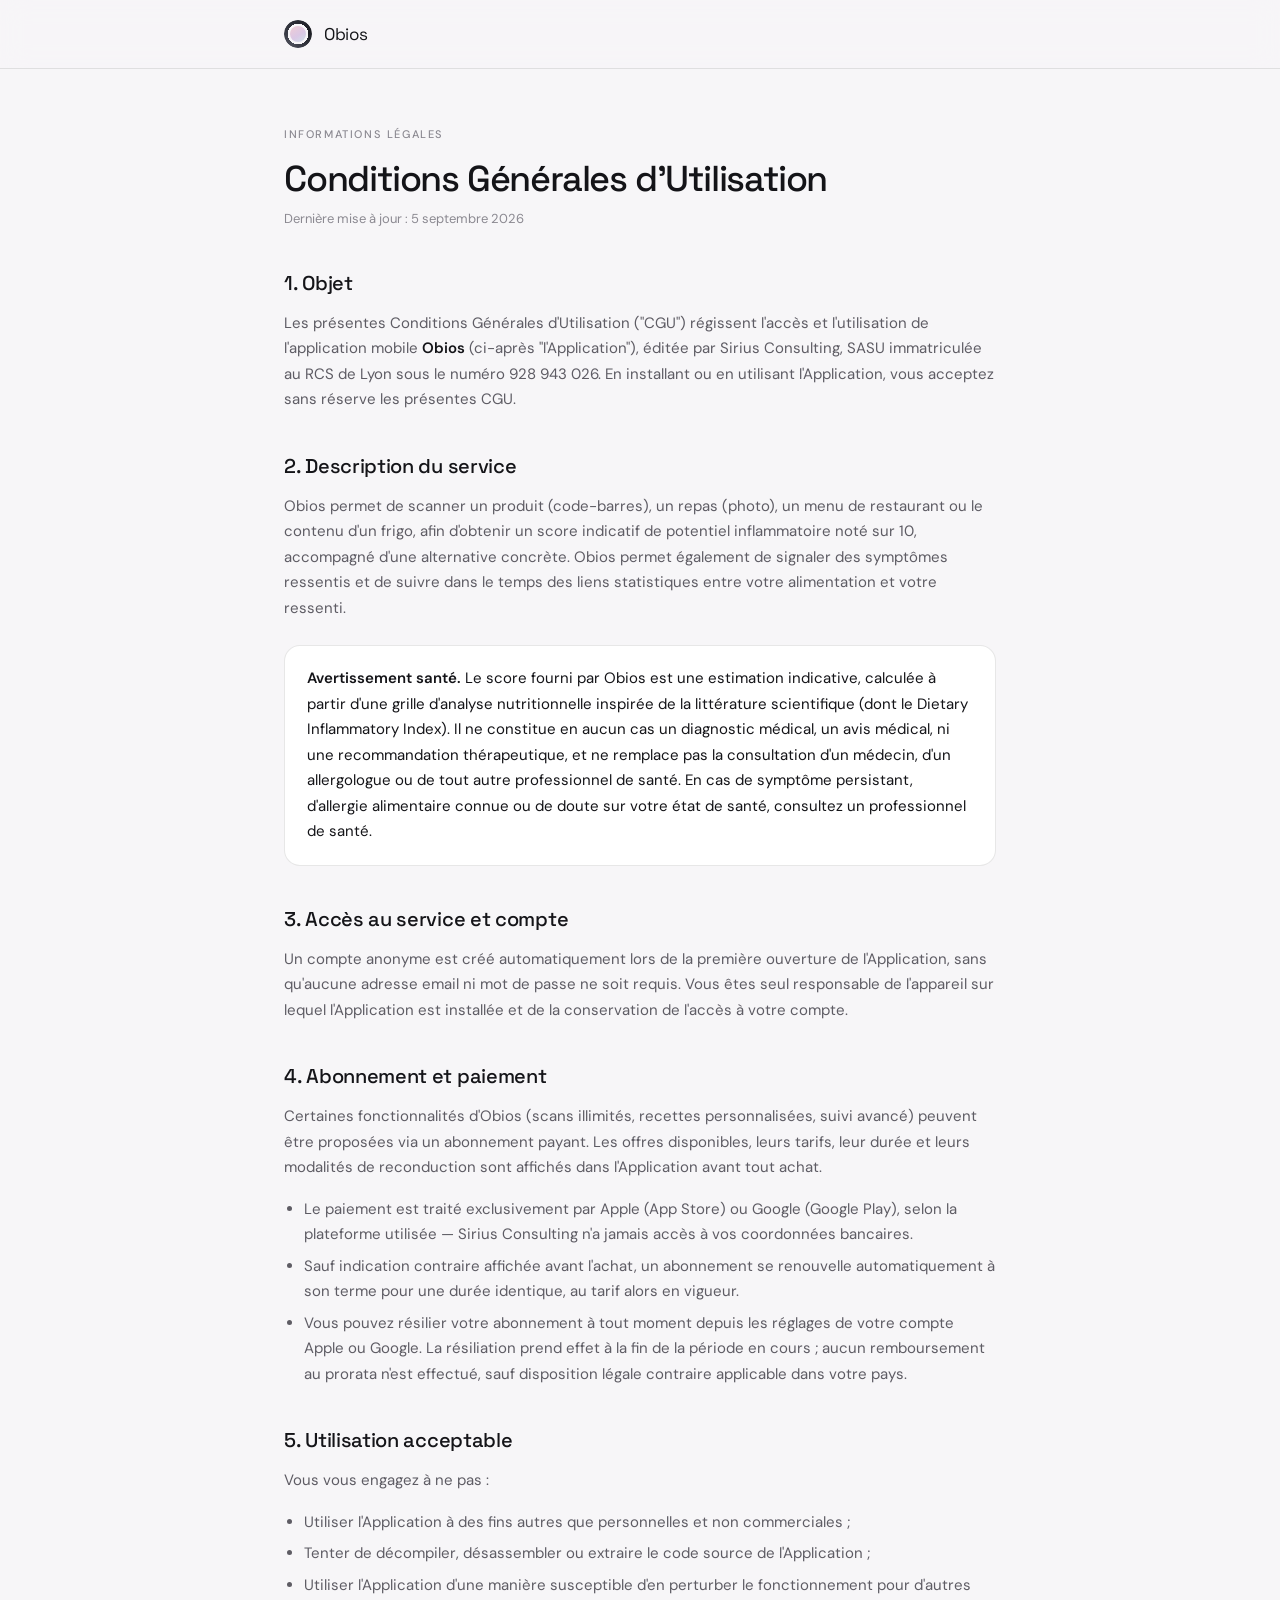
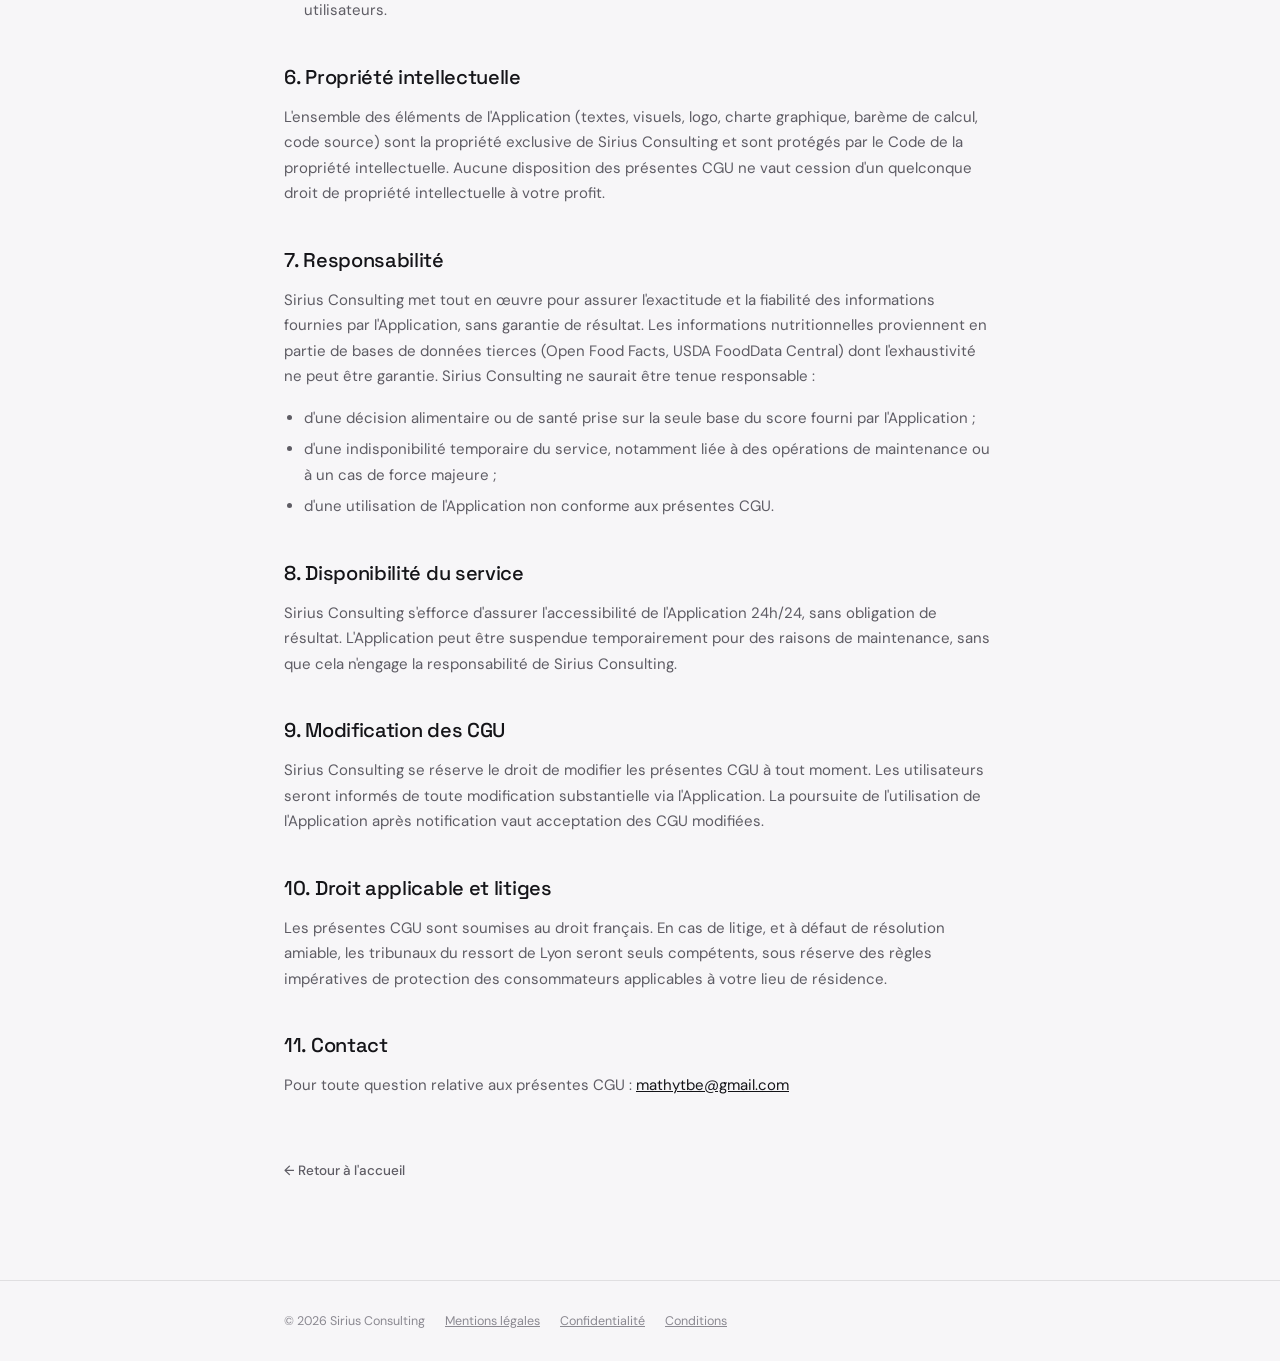
==== conditions-generales.html @ 8e0109ab "Ajoute mentions légales, politique de confidentialité et CGU Nécessaire pour la vérification App Sto" ====
<!DOCTYPE html>
<html lang="fr">
<head>
<meta charset="UTF-8">
<meta name="viewport" content="width=device-width, initial-scale=1.0">
<title>Conditions Générales d'Utilisation — Obios</title>
<meta name="robots" content="index, follow">
<link rel="preconnect" href="https://fonts.googleapis.com" />
<link rel="preconnect" href="https://fonts.gstatic.com" crossorigin="" />
<link href="https://fonts.googleapis.com/css2?family=Space+Grotesk:wght@400;500&family=DM+Sans:opsz,wght@9..40,400;9..40,500;9..40,600;9..40,700&display=swap" rel="stylesheet" />
<link rel="stylesheet" href="legal.css">
</head>
<body>

<header class="header">
  <a class="header-inner" href="/">
    <div class="logo-mark"><div class="ring"></div><div class="dot"></div></div>
    <span class="wordmark">Obios</span>
  </a>
</header>

<main class="doc">
  <p class="eyebrow">Informations légales</p>
  <h1>Conditions Générales d'Utilisation</h1>
  <p class="updated">Dernière mise à jour : 5 septembre 2026</p>

  <h2>1. Objet</h2>
  <p>
    Les présentes Conditions Générales d'Utilisation ("CGU") régissent l'accès et l'utilisation de l'application mobile <strong>Obios</strong> (ci-après "l'Application"), éditée par Sirius Consulting, SASU immatriculée au RCS de Lyon sous le numéro 928 943 026. En installant ou en utilisant l'Application, vous acceptez sans réserve les présentes CGU.
  </p>

  <h2>2. Description du service</h2>
  <p>
    Obios permet de scanner un produit (code-barres), un repas (photo), un menu de restaurant ou le contenu d'un frigo, afin d'obtenir un score indicatif de potentiel inflammatoire noté sur 10, accompagné d'une alternative concrète. Obios permet également de signaler des symptômes ressentis et de suivre dans le temps des liens statistiques entre votre alimentation et votre ressenti.
  </p>

  <div class="callout">
    <p>
      <strong>Avertissement santé.</strong> Le score fourni par Obios est une estimation indicative, calculée à partir d'une grille d'analyse nutritionnelle inspirée de la littérature scientifique (dont le Dietary Inflammatory Index). Il ne constitue en aucun cas un diagnostic médical, un avis médical, ni une recommandation thérapeutique, et ne remplace pas la consultation d'un médecin, d'un allergologue ou de tout autre professionnel de santé. En cas de symptôme persistant, d'allergie alimentaire connue ou de doute sur votre état de santé, consultez un professionnel de santé.
    </p>
  </div>

  <h2>3. Accès au service et compte</h2>
  <p>
    Un compte anonyme est créé automatiquement lors de la première ouverture de l'Application, sans qu'aucune adresse email ni mot de passe ne soit requis. Vous êtes seul responsable de l'appareil sur lequel l'Application est installée et de la conservation de l'accès à votre compte.
  </p>

  <h2>4. Abonnement et paiement</h2>
  <p>
    Certaines fonctionnalités d'Obios (scans illimités, recettes personnalisées, suivi avancé) peuvent être proposées via un abonnement payant. Les offres disponibles, leurs tarifs, leur durée et leurs modalités de reconduction sont affichés dans l'Application avant tout achat.
  </p>
  <ul>
    <li>Le paiement est traité exclusivement par Apple (App Store) ou Google (Google Play), selon la plateforme utilisée — Sirius Consulting n'a jamais accès à vos coordonnées bancaires.</li>
    <li>Sauf indication contraire affichée avant l'achat, un abonnement se renouvelle automatiquement à son terme pour une durée identique, au tarif alors en vigueur.</li>
    <li>Vous pouvez résilier votre abonnement à tout moment depuis les réglages de votre compte Apple ou Google. La résiliation prend effet à la fin de la période en cours ; aucun remboursement au prorata n'est effectué, sauf disposition légale contraire applicable dans votre pays.</li>
  </ul>

  <h2>5. Utilisation acceptable</h2>
  <p>Vous vous engagez à ne pas :</p>
  <ul>
    <li>Utiliser l'Application à des fins autres que personnelles et non commerciales ;</li>
    <li>Tenter de décompiler, désassembler ou extraire le code source de l'Application ;</li>
    <li>Utiliser l'Application d'une manière susceptible d'en perturber le fonctionnement pour d'autres utilisateurs.</li>
  </ul>

  <h2>6. Propriété intellectuelle</h2>
  <p>
    L'ensemble des éléments de l'Application (textes, visuels, logo, charte graphique, barème de calcul, code source) sont la propriété exclusive de Sirius Consulting et sont protégés par le Code de la propriété intellectuelle. Aucune disposition des présentes CGU ne vaut cession d'un quelconque droit de propriété intellectuelle à votre profit.
  </p>

  <h2>7. Responsabilité</h2>
  <p>
    Sirius Consulting met tout en œuvre pour assurer l'exactitude et la fiabilité des informations fournies par l'Application, sans garantie de résultat. Les informations nutritionnelles proviennent en partie de bases de données tierces (Open Food Facts, USDA FoodData Central) dont l'exhaustivité ne peut être garantie. Sirius Consulting ne saurait être tenue responsable :
  </p>
  <ul>
    <li>d'une décision alimentaire ou de santé prise sur la seule base du score fourni par l'Application ;</li>
    <li>d'une indisponibilité temporaire du service, notamment liée à des opérations de maintenance ou à un cas de force majeure ;</li>
    <li>d'une utilisation de l'Application non conforme aux présentes CGU.</li>
  </ul>

  <h2>8. Disponibilité du service</h2>
  <p>
    Sirius Consulting s'efforce d'assurer l'accessibilité de l'Application 24h/24, sans obligation de résultat. L'Application peut être suspendue temporairement pour des raisons de maintenance, sans que cela n'engage la responsabilité de Sirius Consulting.
  </p>

  <h2>9. Modification des CGU</h2>
  <p>
    Sirius Consulting se réserve le droit de modifier les présentes CGU à tout moment. Les utilisateurs seront informés de toute modification substantielle via l'Application. La poursuite de l'utilisation de l'Application après notification vaut acceptation des CGU modifiées.
  </p>

  <h2>10. Droit applicable et litiges</h2>
  <p>
    Les présentes CGU sont soumises au droit français. En cas de litige, et à défaut de résolution amiable, les tribunaux du ressort de Lyon seront seuls compétents, sous réserve des règles impératives de protection des consommateurs applicables à votre lieu de résidence.
  </p>

  <h2>11. Contact</h2>
  <p>
    Pour toute question relative aux présentes CGU : <a href="mailto:mathytbe@gmail.com">mathytbe@gmail.com</a>
  </p>

  <a class="back" href="/">← Retour à l'accueil</a>
</main>

<footer>
  <div class="footer-inner">
    <span>© 2026 Sirius Consulting</span>
    <a href="/mentions-legales.html">Mentions légales</a>
    <a href="/politique-confidentialite.html">Confidentialité</a>
    <a href="/conditions-generales.html">Conditions</a>
  </div>
</footer>

</body>
</html>
---- legal.css ----
:root{
  --ink:#141418;
  --cream:#F7F6F8;
  --muted:#5E5C64;
  --faint:#8B8991;
  --line:rgba(20,20,24,.1);
  --rose:#B0587A;
}
*{box-sizing:border-box;}
html,body{margin:0;padding:0;background:var(--cream);}
body{font-family:'DM Sans',-apple-system,BlinkMacSystemFont,sans-serif;color:var(--ink);-webkit-font-smoothing:antialiased;}
a{color:var(--ink);}
a:hover{color:var(--rose);}

.header{position:sticky;top:0;z-index:10;background:rgba(247,246,248,.9);backdrop-filter:blur(14px);border-bottom:1px solid var(--line);}
.header-inner{max-width:760px;margin:0 auto;padding:20px 24px;display:flex;align-items:center;gap:12px;text-decoration:none;}
.logo-mark{position:relative;width:28px;height:28px;flex:0 0 28px;}
.logo-mark .ring{position:absolute;inset:0;border-radius:50%;background:conic-gradient(from 210deg,#4A4C58 0deg,#2C2E37 120deg,#1C1D23 232deg,#3E404B 330deg,#4A4C58 360deg);-webkit-mask-image:radial-gradient(closest-side,transparent 74%,#000 75%);mask-image:radial-gradient(closest-side,transparent 74%,#000 75%);}
.logo-mark .dot{position:absolute;left:50%;top:50%;transform:translate(-50%,-50%);width:16px;height:16px;border-radius:50%;background:linear-gradient(148deg,#F0CDD5,#DBC8E5 56%,#CFE1E9);}
.wordmark{font-family:'Space Grotesk',sans-serif;font-size:17px;font-weight:400;letter-spacing:-0.5px;color:var(--ink);}

.doc{max-width:760px;margin:0 auto;padding:56px 24px 100px;}
.eyebrow{font-size:11px;font-weight:500;color:var(--faint);letter-spacing:1.6px;text-transform:uppercase;margin:0 0 12px;}
h1{font-family:'Space Grotesk',sans-serif;font-size:36px;font-weight:500;letter-spacing:-1.2px;margin:0 0 6px;}
.updated{font-size:13px;color:var(--faint);margin:0 0 40px;}
h2{font-family:'Space Grotesk',sans-serif;font-size:20px;font-weight:500;letter-spacing:-0.3px;margin:40px 0 12px;}
p,li{font-size:15px;line-height:1.7;color:var(--muted);}
ul,ol{padding-left:20px;}
li{margin-bottom:6px;}
strong{color:var(--ink);font-weight:600;}
.callout{background:#FFFFFF;border:1px solid var(--line);border-radius:16px;padding:20px 22px;margin:24px 0;}
.callout p{margin:0;color:var(--ink);}
table{width:100%;border-collapse:collapse;margin:16px 0;font-size:14px;}
td,th{text-align:left;padding:8px 10px;border-bottom:1px solid var(--line);vertical-align:top;}
th{color:var(--faint);font-weight:500;text-transform:uppercase;font-size:11px;letter-spacing:.6px;}
.back{display:inline-flex;align-items:center;gap:6px;font-size:13.5px;font-weight:500;color:var(--muted);text-decoration:none;margin-top:48px;}
.back:hover{color:var(--rose);}
footer{border-top:1px solid var(--line);}
.footer-inner{max-width:760px;margin:0 auto;padding:32px 24px;display:flex;gap:20px;flex-wrap:wrap;font-size:12.5px;color:var(--faint);}
.footer-inner a{color:var(--faint);}
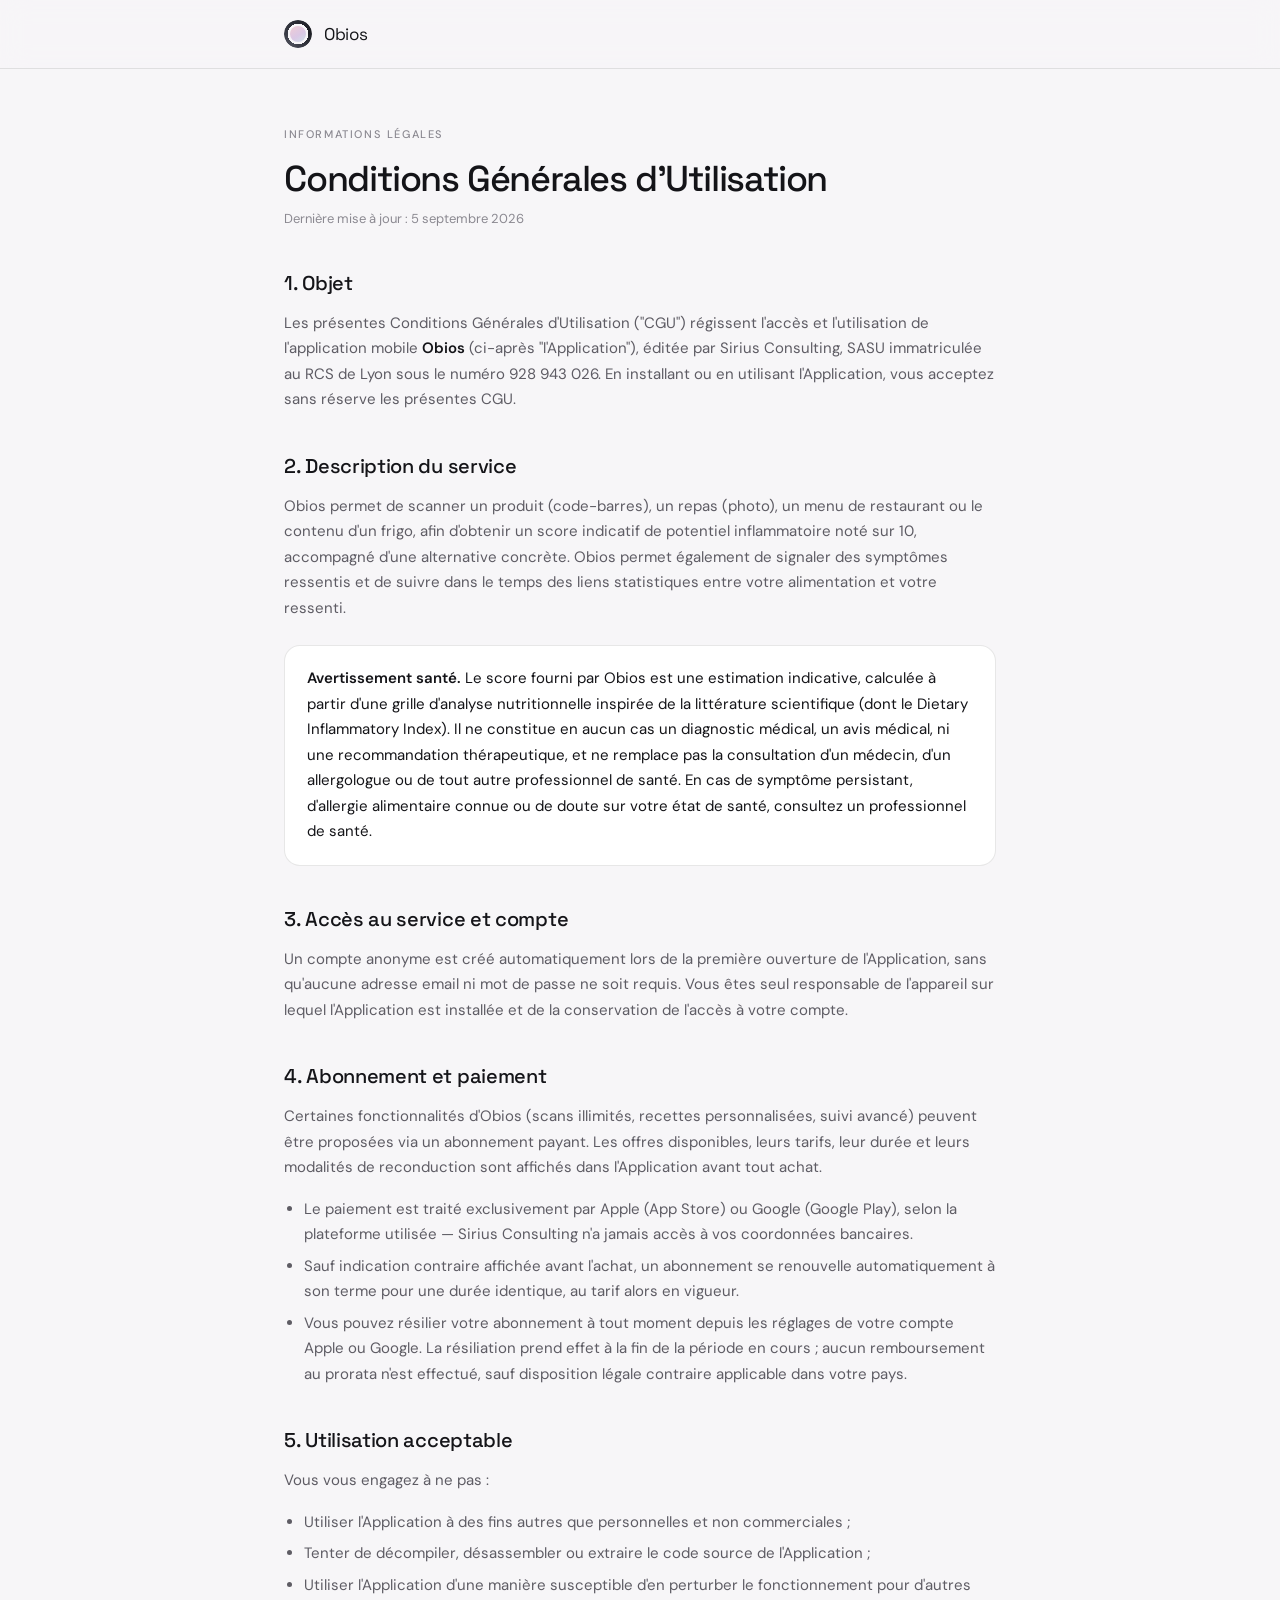
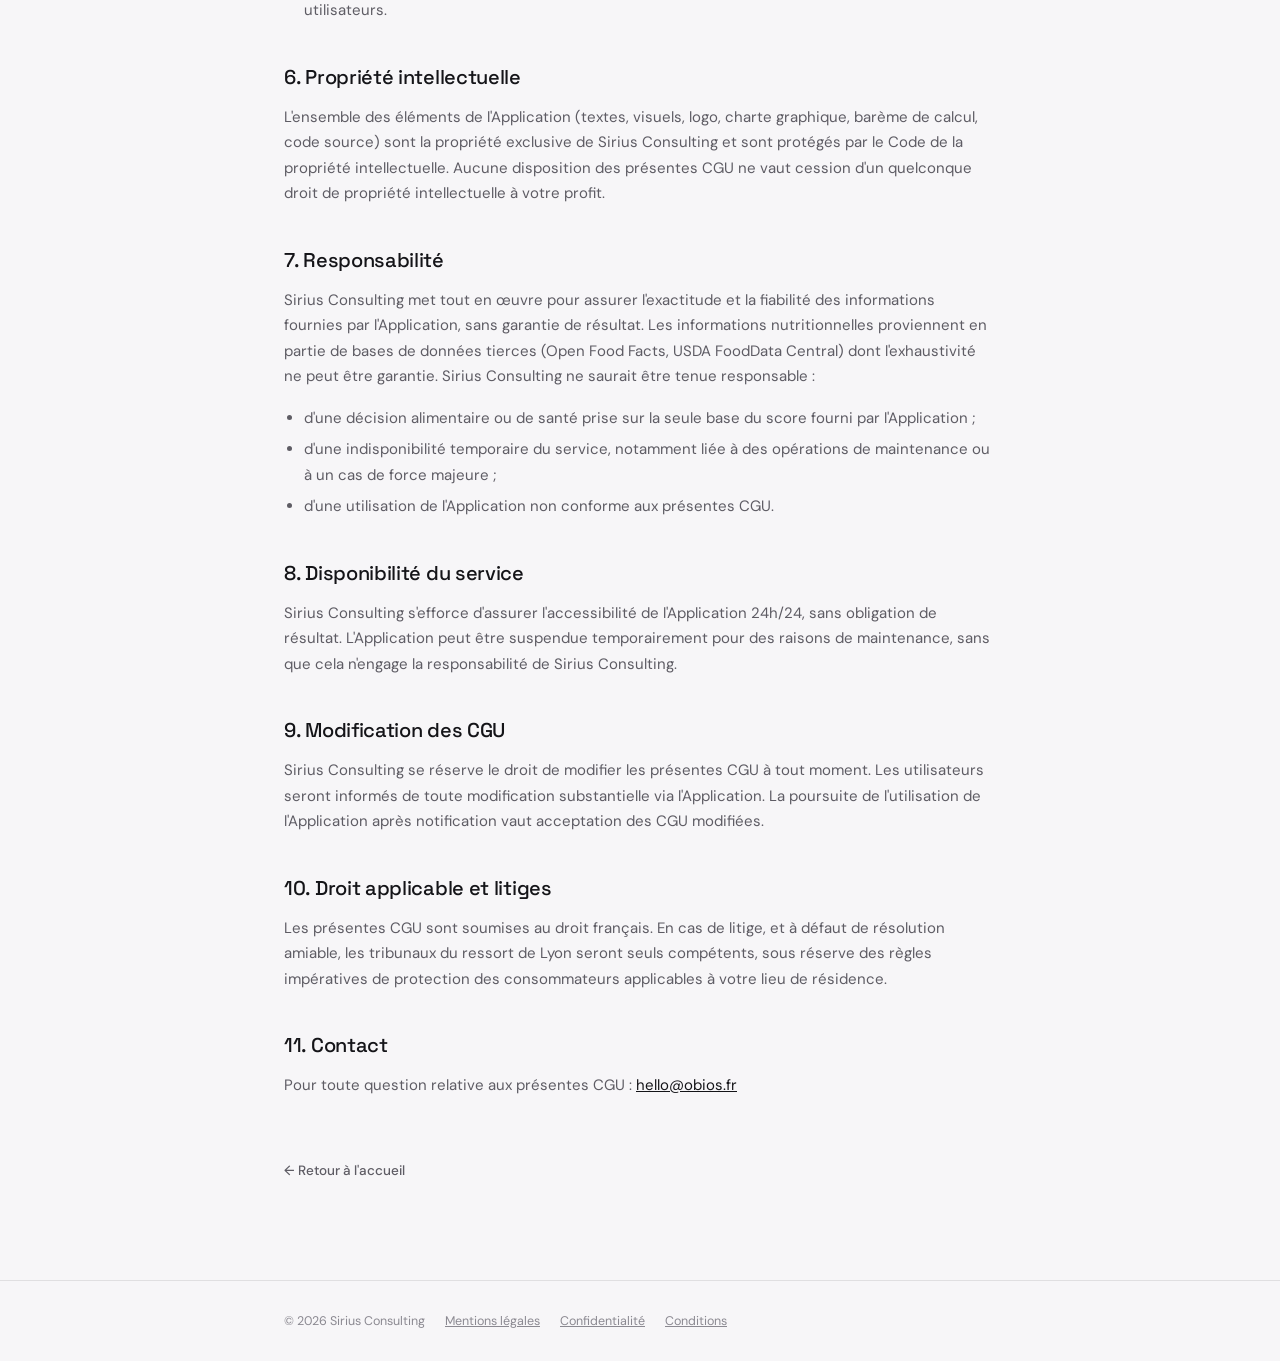
==== commit d4eff6fd: "Passe au domaine et à l'email officiels obios.fr Remplace mathytbe@gmail.com par hello@obios.fr (con" ====
--- a/conditions-generales.html
+++ b/conditions-generales.html
@@ -95,7 +95,7 @@
 
   <h2>11. Contact</h2>
   <p>
-    Pour toute question relative aux présentes CGU : <a href="mailto:mathytbe@gmail.com">mathytbe@gmail.com</a>
+    Pour toute question relative aux présentes CGU : <a href="mailto:hello@obios.fr">hello@obios.fr</a>
   </p>
 
   <a class="back" href="/">← Retour à l'accueil</a>
